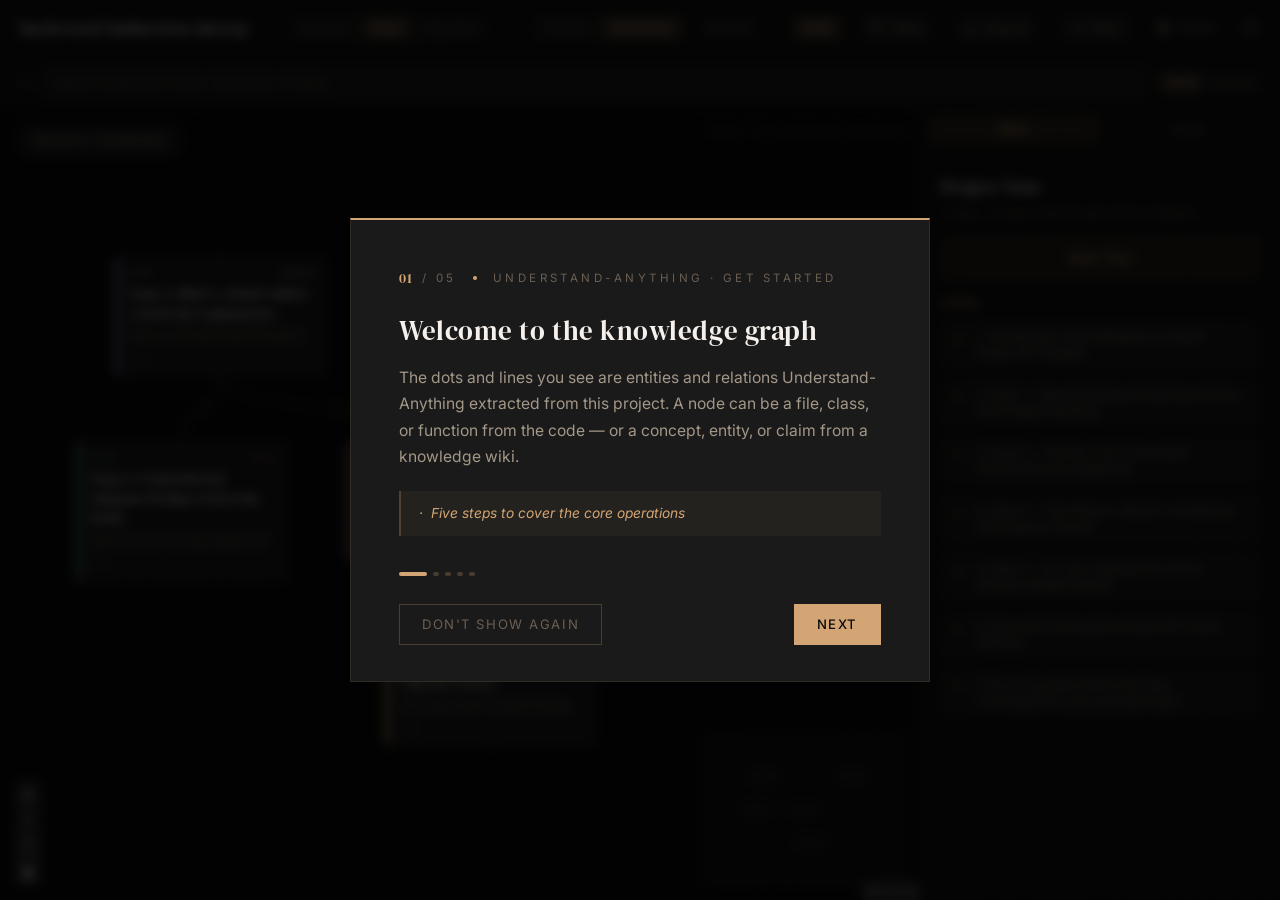
==== docs/demo/index.html @ 169718f0 "Add Understand-Anything interactive dashboard and live use-case demos" ====
<!doctype html>
<html lang="en">
  <head>
    <meta charset="UTF-8" />
    <meta name="viewport" content="width=device-width, initial-scale=1.0" />
    <link rel="icon" type="image/svg+xml" href="./favicon.svg" />
    <title>Understand Anything</title>
    <link rel="preconnect" href="https://fonts.googleapis.com" />
    <link rel="preconnect" href="https://fonts.gstatic.com" crossorigin />
    <link
      href="https://fonts.googleapis.com/css2?family=DM+Serif+Display&family=Inter:wght@300;400;500;600&family=JetBrains+Mono:wght@400;500&display=swap"
      rel="stylesheet"
    />
    <script type="module" crossorigin src="./assets/index-D4f0HACK.js"></script>
    <link rel="modulepreload" crossorigin href="./assets/react-vendor-BVoutfaX.js">
    <link rel="modulepreload" crossorigin href="./assets/xyflow-BLuFBhnn.js">
    <link rel="modulepreload" crossorigin href="./assets/graph-layout-DJJECaXo.js">
    <link rel="stylesheet" crossorigin href="./assets/xyflow-BZV40eAE.css">
    <link rel="stylesheet" crossorigin href="./assets/index-5rXwEmYy.css">
  </head>
  <body>
    <div id="root"></div>
  </body>
</html>
---- docs/demo/assets/xyflow-BZV40eAE.css ----
.react-flow{direction:ltr;--xy-edge-stroke-default: #b1b1b7;--xy-edge-stroke-width-default: 1;--xy-edge-stroke-selected-default: #555;--xy-connectionline-stroke-default: #b1b1b7;--xy-connectionline-stroke-width-default: 1;--xy-attribution-background-color-default: rgba(255, 255, 255, .5);--xy-minimap-background-color-default: #fff;--xy-minimap-mask-background-color-default: rgba(240, 240, 240, .6);--xy-minimap-mask-stroke-color-default: transparent;--xy-minimap-mask-stroke-width-default: 1;--xy-minimap-node-background-color-default: #e2e2e2;--xy-minimap-node-stroke-color-default: transparent;--xy-minimap-node-stroke-width-default: 2;--xy-background-color-default: transparent;--xy-background-pattern-dots-color-default: #91919a;--xy-background-pattern-lines-color-default: #eee;--xy-background-pattern-cross-color-default: #e2e2e2;background-color:var(--xy-background-color, var(--xy-background-color-default));--xy-node-color-default: inherit;--xy-node-border-default: 1px solid #1a192b;--xy-node-background-color-default: #fff;--xy-node-group-background-color-default: rgba(240, 240, 240, .25);--xy-node-boxshadow-hover-default: 0 1px 4px 1px rgba(0, 0, 0, .08);--xy-node-boxshadow-selected-default: 0 0 0 .5px #1a192b;--xy-node-border-radius-default: 3px;--xy-handle-background-color-default: #1a192b;--xy-handle-border-color-default: #fff;--xy-selection-background-color-default: rgba(0, 89, 220, .08);--xy-selection-border-default: 1px dotted rgba(0, 89, 220, .8);--xy-controls-button-background-color-default: #fefefe;--xy-controls-button-background-color-hover-default: #f4f4f4;--xy-controls-button-color-default: inherit;--xy-controls-button-color-hover-default: inherit;--xy-controls-button-border-color-default: #eee;--xy-controls-box-shadow-default: 0 0 2px 1px rgba(0, 0, 0, .08);--xy-edge-label-background-color-default: #ffffff;--xy-edge-label-color-default: inherit;--xy-resize-background-color-default: #3367d9}.react-flow.dark{--xy-edge-stroke-default: #3e3e3e;--xy-edge-stroke-width-default: 1;--xy-edge-stroke-selected-default: #727272;--xy-connectionline-stroke-default: #b1b1b7;--xy-connectionline-stroke-width-default: 1;--xy-attribution-background-color-default: rgba(150, 150, 150, .25);--xy-minimap-background-color-default: #141414;--xy-minimap-mask-background-color-default: rgba(60, 60, 60, .6);--xy-minimap-mask-stroke-color-default: transparent;--xy-minimap-mask-stroke-width-default: 1;--xy-minimap-node-background-color-default: #2b2b2b;--xy-minimap-node-stroke-color-default: transparent;--xy-minimap-node-stroke-width-default: 2;--xy-background-color-default: #141414;--xy-background-pattern-dots-color-default: #777;--xy-background-pattern-lines-color-default: #777;--xy-background-pattern-cross-color-default: #777;--xy-node-color-default: #f8f8f8;--xy-node-border-default: 1px solid #3c3c3c;--xy-node-background-color-default: #1e1e1e;--xy-node-group-background-color-default: rgba(240, 240, 240, .25);--xy-node-boxshadow-hover-default: 0 1px 4px 1px rgba(255, 255, 255, .08);--xy-node-boxshadow-selected-default: 0 0 0 .5px #999;--xy-handle-background-color-default: #bebebe;--xy-handle-border-color-default: #1e1e1e;--xy-selection-background-color-default: rgba(200, 200, 220, .08);--xy-selection-border-default: 1px dotted rgba(200, 200, 220, .8);--xy-controls-button-background-color-default: #2b2b2b;--xy-controls-button-background-color-hover-default: #3e3e3e;--xy-controls-button-color-default: #f8f8f8;--xy-controls-button-color-hover-default: #fff;--xy-controls-button-border-color-default: #5b5b5b;--xy-controls-box-shadow-default: 0 0 2px 1px rgba(0, 0, 0, .08);--xy-edge-label-background-color-default: #141414;--xy-edge-label-color-default: #f8f8f8}.react-flow__background{background-color:var(--xy-background-color-props, var(--xy-background-color, var(--xy-background-color-default)));pointer-events:none;z-index:-1}.react-flow__container{position:absolute;width:100%;height:100%;top:0;left:0}.react-flow__pane{z-index:1}.react-flow__pane.draggable{cursor:grab}.react-flow__pane.dragging{cursor:grabbing}.react-flow__pane.selection{cursor:pointer}.react-flow__viewport{transform-origin:0 0;z-index:2;pointer-events:none}.react-flow__renderer{z-index:4}.react-flow__selection{z-index:6}.react-flow__nodesselection-rect:focus,.react-flow__nodesselection-rect:focus-visible{outline:none}.react-flow__edge-path{stroke:var(--xy-edge-stroke, var(--xy-edge-stroke-default));stroke-width:var(--xy-edge-stroke-width, var(--xy-edge-stroke-width-default));fill:none}.react-flow__connection-path{stroke:var(--xy-connectionline-stroke, var(--xy-connectionline-stroke-default));stroke-width:var(--xy-connectionline-stroke-width, var(--xy-connectionline-stroke-width-default));fill:none}.react-flow .react-flow__edges{position:absolute}.react-flow .react-flow__edges svg{overflow:visible;position:absolute;pointer-events:none}.react-flow__edge{pointer-events:visibleStroke}.react-flow__edge.selectable{cursor:pointer}.react-flow__edge.animated path{stroke-dasharray:5;animation:dashdraw .5s linear infinite}.react-flow__edge.animated path.react-flow__edge-interaction{stroke-dasharray:none;animation:none}.react-flow__edge.inactive{pointer-events:none}.react-flow__edge.selected,.react-flow__edge:focus,.react-flow__edge:focus-visible{outline:none}.react-flow__edge.selected .react-flow__edge-path,.react-flow__edge.selectable:focus .react-flow__edge-path,.react-flow__edge.selectable:focus-visible .react-flow__edge-path{stroke:var(--xy-edge-stroke-selected, var(--xy-edge-stroke-selected-default))}.react-flow__edge-textwrapper{pointer-events:all}.react-flow__edge .react-flow__edge-text{pointer-events:none;-webkit-user-select:none;-moz-user-select:none;user-select:none}.react-flow__arrowhead polyline{stroke:var(--xy-edge-stroke, var(--xy-edge-stroke-default))}.react-flow__arrowhead polyline.arrowclosed{fill:var(--xy-edge-stroke, var(--xy-edge-stroke-default))}.react-flow__connection{pointer-events:none}.react-flow__connection .animated{stroke-dasharray:5;animation:dashdraw .5s linear infinite}svg.react-flow__connectionline{z-index:1001;overflow:visible;position:absolute}.react-flow__nodes{pointer-events:none;transform-origin:0 0}.react-flow__node{position:absolute;-webkit-user-select:none;-moz-user-select:none;user-select:none;pointer-events:all;transform-origin:0 0;box-sizing:border-box;cursor:default}.react-flow__node.selectable{cursor:pointer}.react-flow__node.draggable{cursor:grab;pointer-events:all}.react-flow__node.draggable.dragging{cursor:grabbing}.react-flow__nodesselection{z-index:3;transform-origin:left top;pointer-events:none}.react-flow__nodesselection-rect{position:absolute;pointer-events:all;cursor:grab}.react-flow__handle{position:absolute;pointer-events:none;min-width:5px;min-height:5px;width:6px;height:6px;background-color:var(--xy-handle-background-color, var(--xy-handle-background-color-default));border:1px solid var(--xy-handle-border-color, var(--xy-handle-border-color-default));border-radius:100%}.react-flow__handle.connectingfrom{pointer-events:all}.react-flow__handle.connectionindicator{pointer-events:all;cursor:crosshair}.react-flow__handle-bottom{top:auto;left:50%;bottom:0;transform:translate(-50%,50%)}.react-flow__handle-top{top:0;left:50%;transform:translate(-50%,-50%)}.react-flow__handle-left{top:50%;left:0;transform:translate(-50%,-50%)}.react-flow__handle-right{top:50%;right:0;transform:translate(50%,-50%)}.react-flow__edgeupdater{cursor:move;pointer-events:all}.react-flow__pane.selection .react-flow__panel{pointer-events:none}.react-flow__panel{position:absolute;z-index:5;margin:15px}.react-flow__panel.top{top:0}.react-flow__panel.bottom{bottom:0}.react-flow__panel.top.center,.react-flow__panel.bottom.center{left:50%;transform:translate(-15px) translate(-50%)}.react-flow__panel.left{left:0}.react-flow__panel.right{right:0}.react-flow__panel.left.center,.react-flow__panel.right.center{top:50%;transform:translateY(-15px) translateY(-50%)}.react-flow__attribution{font-size:10px;background:var(--xy-attribution-background-color, var(--xy-attribution-background-color-default));padding:2px 3px;margin:0}.react-flow__attribution a{text-decoration:none;color:#999}@keyframes dashdraw{0%{stroke-dashoffset:10}}.react-flow__edgelabel-renderer{position:absolute;width:100%;height:100%;pointer-events:none;-webkit-user-select:none;-moz-user-select:none;user-select:none;left:0;top:0}.react-flow__viewport-portal{position:absolute;width:100%;height:100%;left:0;top:0;-webkit-user-select:none;-moz-user-select:none;user-select:none}.react-flow__minimap{background:var( --xy-minimap-background-color-props, var(--xy-minimap-background-color, var(--xy-minimap-background-color-default)) )}.react-flow__minimap-svg{display:block}.react-flow__minimap-mask{fill:var( --xy-minimap-mask-background-color-props, var(--xy-minimap-mask-background-color, var(--xy-minimap-mask-background-color-default)) );stroke:var( --xy-minimap-mask-stroke-color-props, var(--xy-minimap-mask-stroke-color, var(--xy-minimap-mask-stroke-color-default)) );stroke-width:var( --xy-minimap-mask-stroke-width-props, var(--xy-minimap-mask-stroke-width, var(--xy-minimap-mask-stroke-width-default)) )}.react-flow__minimap-node{fill:var( --xy-minimap-node-background-color-props, var(--xy-minimap-node-background-color, var(--xy-minimap-node-background-color-default)) );stroke:var( --xy-minimap-node-stroke-color-props, var(--xy-minimap-node-stroke-color, var(--xy-minimap-node-stroke-color-default)) );stroke-width:var( --xy-minimap-node-stroke-width-props, var(--xy-minimap-node-stroke-width, var(--xy-minimap-node-stroke-width-default)) )}.react-flow__background-pattern.dots{fill:var( --xy-background-pattern-color-props, var(--xy-background-pattern-color, var(--xy-background-pattern-dots-color-default)) )}.react-flow__background-pattern.lines{stroke:var( --xy-background-pattern-color-props, var(--xy-background-pattern-color, var(--xy-background-pattern-lines-color-default)) )}.react-flow__background-pattern.cross{stroke:var( --xy-background-pattern-color-props, var(--xy-background-pattern-color, var(--xy-background-pattern-cross-color-default)) )}.react-flow__controls{display:flex;flex-direction:column;box-shadow:var(--xy-controls-box-shadow, var(--xy-controls-box-shadow-default))}.react-flow__controls.horizontal{flex-direction:row}.react-flow__controls-button{display:flex;justify-content:center;align-items:center;height:26px;width:26px;padding:4px;border:none;background:var(--xy-controls-button-background-color, var(--xy-controls-button-background-color-default));border-bottom:1px solid var( --xy-controls-button-border-color-props, var(--xy-controls-button-border-color, var(--xy-controls-button-border-color-default)) );color:var( --xy-controls-button-color-props, var(--xy-controls-button-color, var(--xy-controls-button-color-default)) );cursor:pointer;-webkit-user-select:none;-moz-user-select:none;user-select:none}.react-flow__controls-button svg{width:100%;max-width:12px;max-height:12px;fill:currentColor}.react-flow__edge.updating .react-flow__edge-path{stroke:#777}.react-flow__edge-text{font-size:10px}.react-flow__node.selectable:focus,.react-flow__node.selectable:focus-visible{outline:none}.react-flow__node-input,.react-flow__node-default,.react-flow__node-output,.react-flow__node-group{padding:10px;border-radius:var(--xy-node-border-radius, var(--xy-node-border-radius-default));width:150px;font-size:12px;color:var(--xy-node-color, var(--xy-node-color-default));text-align:center;border:var(--xy-node-border, var(--xy-node-border-default));background-color:var(--xy-node-background-color, var(--xy-node-background-color-default))}.react-flow__node-input.selectable:hover,.react-flow__node-default.selectable:hover,.react-flow__node-output.selectable:hover,.react-flow__node-group.selectable:hover{box-shadow:var(--xy-node-boxshadow-hover, var(--xy-node-boxshadow-hover-default))}.react-flow__node-input.selectable.selected,.react-flow__node-input.selectable:focus,.react-flow__node-input.selectable:focus-visible,.react-flow__node-default.selectable.selected,.react-flow__node-default.selectable:focus,.react-flow__node-default.selectable:focus-visible,.react-flow__node-output.selectable.selected,.react-flow__node-output.selectable:focus,.react-flow__node-output.selectable:focus-visible,.react-flow__node-group.selectable.selected,.react-flow__node-group.selectable:focus,.react-flow__node-group.selectable:focus-visible{box-shadow:var(--xy-node-boxshadow-selected, var(--xy-node-boxshadow-selected-default))}.react-flow__node-group{background-color:var(--xy-node-group-background-color, var(--xy-node-group-background-color-default))}.react-flow__nodesselection-rect,.react-flow__selection{background:var(--xy-selection-background-color, var(--xy-selection-background-color-default));border:var(--xy-selection-border, var(--xy-selection-border-default))}.react-flow__nodesselection-rect:focus,.react-flow__nodesselection-rect:focus-visible,.react-flow__selection:focus,.react-flow__selection:focus-visible{outline:none}.react-flow__controls-button:hover{background:var( --xy-controls-button-background-color-hover-props, var(--xy-controls-button-background-color-hover, var(--xy-controls-button-background-color-hover-default)) );color:var( --xy-controls-button-color-hover-props, var(--xy-controls-button-color-hover, var(--xy-controls-button-color-hover-default)) )}.react-flow__controls-button:disabled{pointer-events:none}.react-flow__controls-button:disabled svg{fill-opacity:.4}.react-flow__controls-button:last-child{border-bottom:none}.react-flow__controls.horizontal .react-flow__controls-button{border-bottom:none;border-right:1px solid var( --xy-controls-button-border-color-props, var(--xy-controls-button-border-color, var(--xy-controls-button-border-color-default)) )}.react-flow__controls.horizontal .react-flow__controls-button:last-child{border-right:none}.react-flow__resize-control{position:absolute}.react-flow__resize-control.left,.react-flow__resize-control.right{cursor:ew-resize}.react-flow__resize-control.top,.react-flow__resize-control.bottom{cursor:ns-resize}.react-flow__resize-control.top.left,.react-flow__resize-control.bottom.right{cursor:nwse-resize}.react-flow__resize-control.bottom.left,.react-flow__resize-control.top.right{cursor:nesw-resize}.react-flow__resize-control.handle{width:5px;height:5px;border:1px solid #fff;border-radius:1px;background-color:var(--xy-resize-background-color, var(--xy-resize-background-color-default));translate:-50% -50%}.react-flow__resize-control.handle.left{left:0;top:50%}.react-flow__resize-control.handle.right{left:100%;top:50%}.react-flow__resize-control.handle.top{left:50%;top:0}.react-flow__resize-control.handle.bottom{left:50%;top:100%}.react-flow__resize-control.handle.top.left,.react-flow__resize-control.handle.bottom.left{left:0}.react-flow__resize-control.handle.top.right,.react-flow__resize-control.handle.bottom.right{left:100%}.react-flow__resize-control.line{border-color:var(--xy-resize-background-color, var(--xy-resize-background-color-default));border-width:0;border-style:solid}.react-flow__resize-control.line.left,.react-flow__resize-control.line.right{width:1px;transform:translate(-50%);top:0;height:100%}.react-flow__resize-control.line.left{left:0;border-left-width:1px}.react-flow__resize-control.line.right{left:100%;border-right-width:1px}.react-flow__resize-control.line.top,.react-flow__resize-control.line.bottom{height:1px;transform:translateY(-50%);left:0;width:100%}.react-flow__resize-control.line.top{top:0;border-top-width:1px}.react-flow__resize-control.line.bottom{border-bottom-width:1px;top:100%}.react-flow__edge-textbg{fill:var(--xy-edge-label-background-color, var(--xy-edge-label-background-color-default))}.react-flow__edge-text{fill:var(--xy-edge-label-color, var(--xy-edge-label-color-default))}
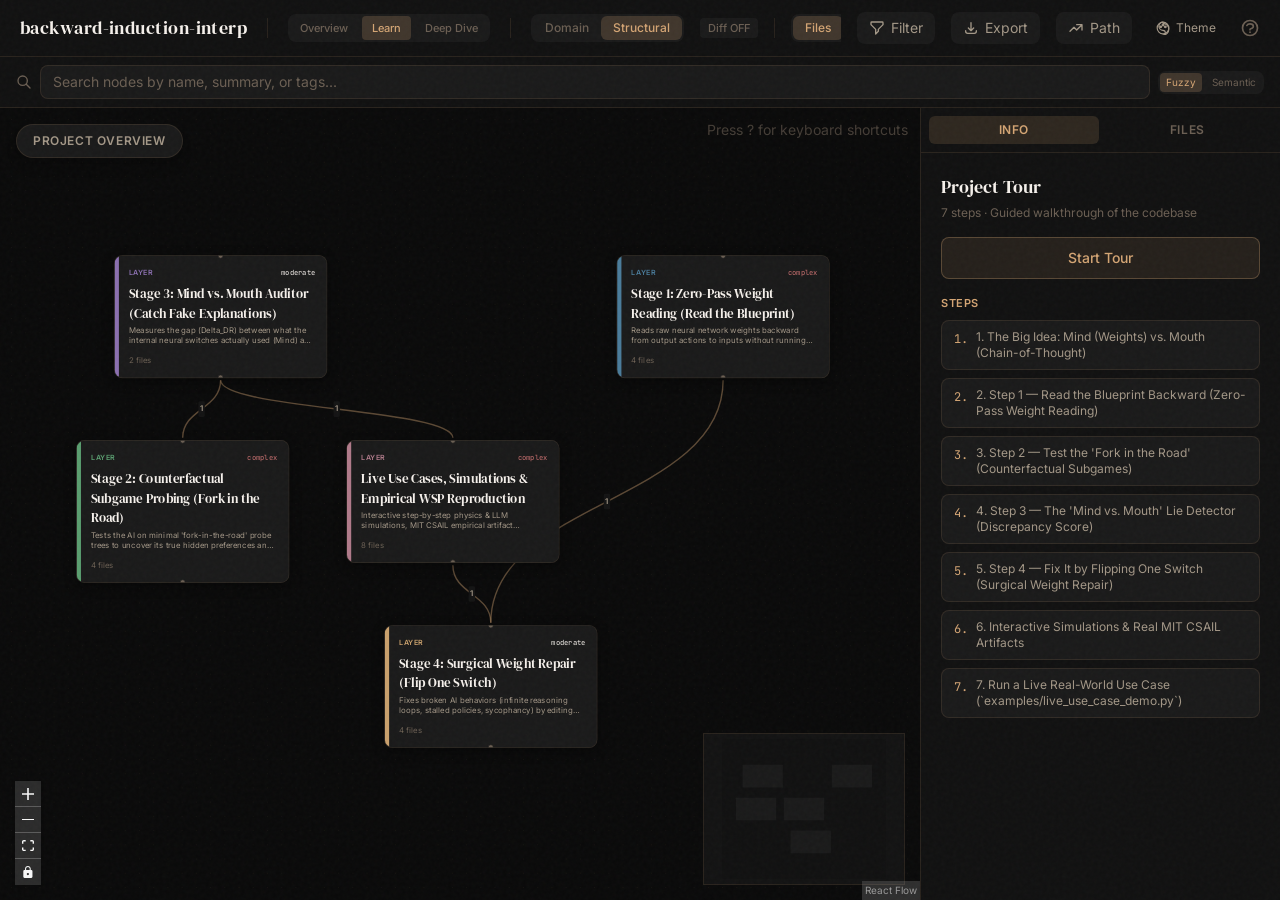
==== commit 8e998896: "Redesign visuals as clean pure SVGs, simplify tabbed UI, and trim README" ====
--- a/docs/demo/index.html
+++ b/docs/demo/index.html
@@ -1,25 +1,26 @@
-<!doctype html>
-<html lang="en">
-  <head>
-    <meta charset="UTF-8" />
-    <meta name="viewport" content="width=device-width, initial-scale=1.0" />
-    <link rel="icon" type="image/svg+xml" href="./favicon.svg" />
-    <title>Understand Anything</title>
-    <link rel="preconnect" href="https://fonts.googleapis.com" />
-    <link rel="preconnect" href="https://fonts.gstatic.com" crossorigin />
-    <link
-      href="https://fonts.googleapis.com/css2?family=DM+Serif+Display&family=Inter:wght@300;400;500;600&family=JetBrains+Mono:wght@400;500&display=swap"
-      rel="stylesheet"
-    />
+<!doctype html>
+<html lang="en">
+  <head>
+    <script>try{localStorage.setItem("ua-onboarding-dismissed-v1","1");}catch(e){}</script>
+    <meta charset="UTF-8" />
+    <meta name="viewport" content="width=device-width, initial-scale=1.0" />
+    <link rel="icon" type="image/svg+xml" href="./favicon.svg" />
+    <title>Understand Anything</title>
+    <link rel="preconnect" href="https://fonts.googleapis.com" />
+    <link rel="preconnect" href="https://fonts.gstatic.com" crossorigin />
+    <link
+      href="https://fonts.googleapis.com/css2?family=DM+Serif+Display&family=Inter:wght@300;400;500;600&family=JetBrains+Mono:wght@400;500&display=swap"
+      rel="stylesheet"
+    />
     <script type="module" crossorigin src="./assets/index-D4f0HACK.js"></script>
     <link rel="modulepreload" crossorigin href="./assets/react-vendor-BVoutfaX.js">
     <link rel="modulepreload" crossorigin href="./assets/xyflow-BLuFBhnn.js">
     <link rel="modulepreload" crossorigin href="./assets/graph-layout-DJJECaXo.js">
     <link rel="stylesheet" crossorigin href="./assets/xyflow-BZV40eAE.css">
     <link rel="stylesheet" crossorigin href="./assets/index-5rXwEmYy.css">
-  </head>
-  <body>
-    <div id="root"></div>-
-  </body>
-</html>
+  </head>
+  <body>
+    <div id="root"></div>
+
+  </body>
+</html>
